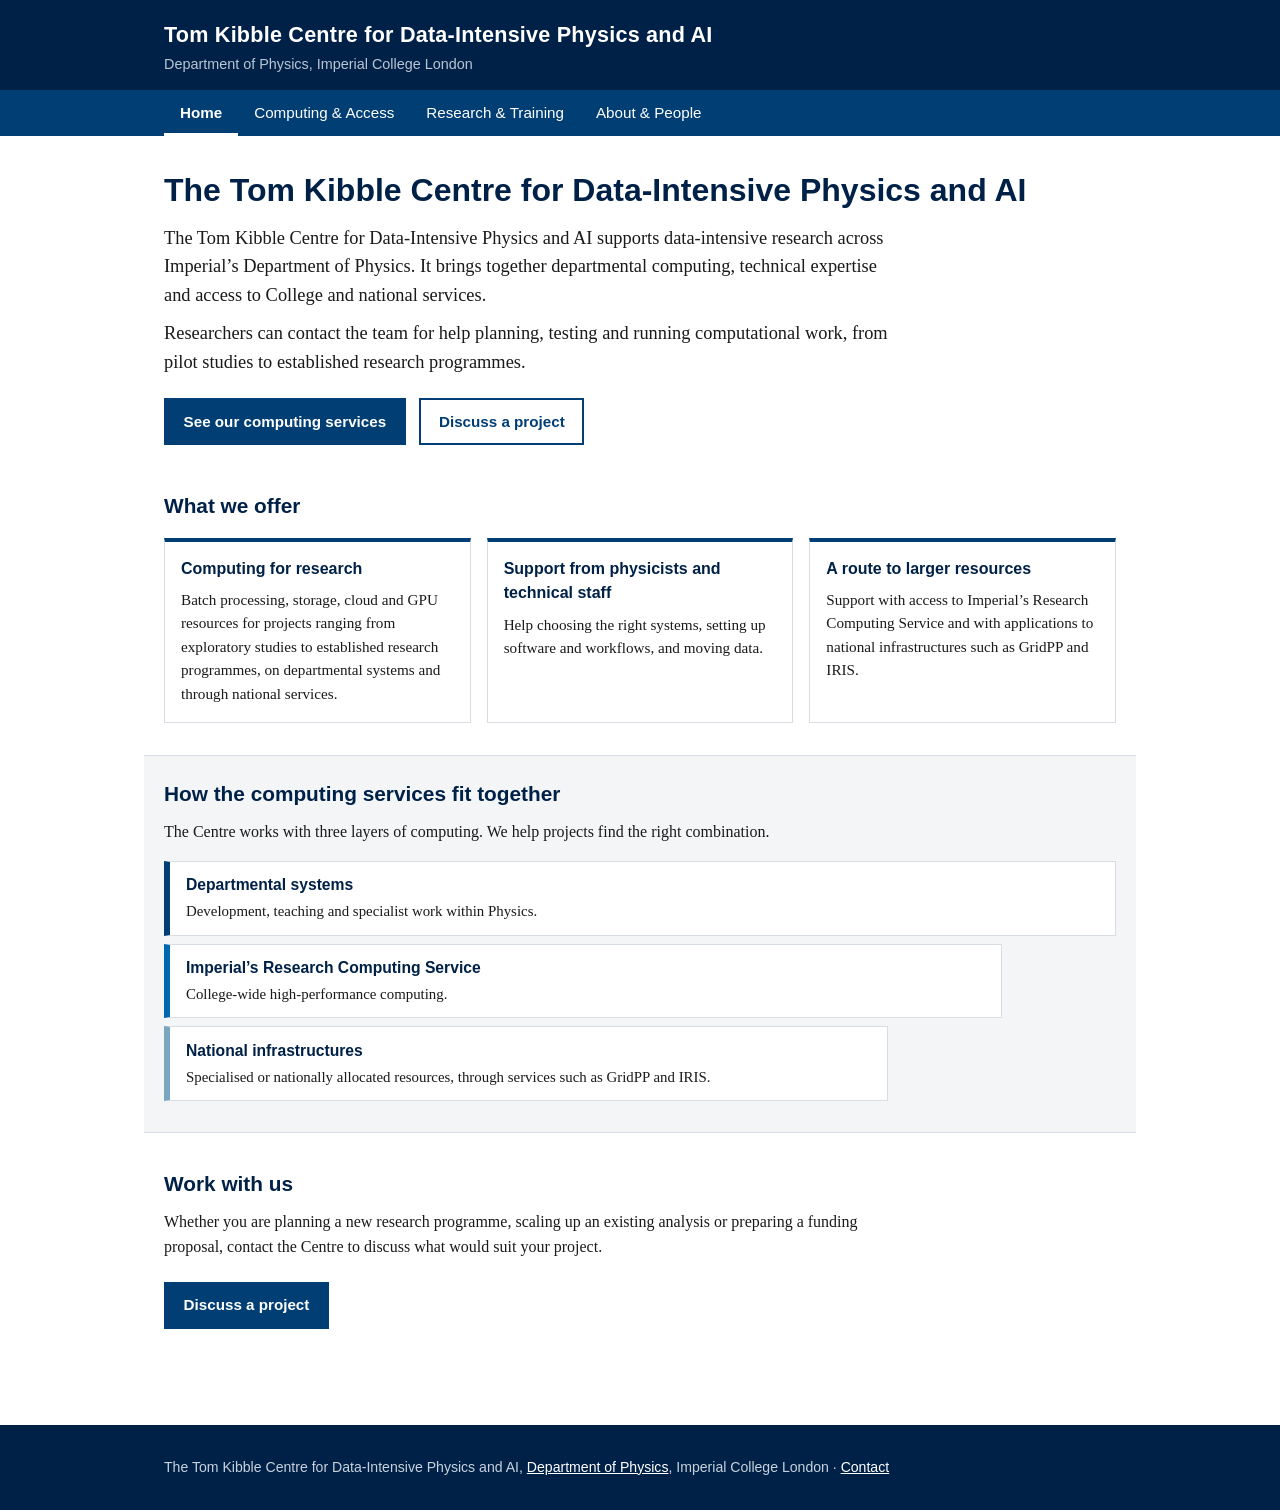
==== tom-kibble-centre-update/index.html @ 30940e6f "Add files via upload add folder with Tom Kibble name as example" ====
<!DOCTYPE html>
<html lang="en-GB">
<head>
<meta charset="utf-8">
<meta name="viewport" content="width=device-width, initial-scale=1">
<meta name="description" content="Computing, expertise and training for data-intensive research across the Department of Physics at Imperial College London.">
<title>The Tom Kibble Centre for Data-Intensive Physics and AI</title>
<link rel="stylesheet" href="styles.css">
</head>
<body>

<a class="skip" href="#main">Skip to main content</a>

<header class="site">
  <div class="site-inner">
    <p class="site-name"><a href="index.html">Tom Kibble Centre for Data-Intensive Physics and AI</a></p>
    <p class="site-sub">Department of Physics, Imperial College London</p>
  </div>
</header>
<nav class="site-nav" aria-label="Main navigation">
  <div class="nav-inner">
    <a href="index.html" aria-current="page">Home</a>
    <a href="computing-access.html">Computing &amp; Access</a>
    <a href="research-training.html">Research &amp; Training</a>
    <a href="about-people.html">About &amp; People</a>
  </div>
</nav>

<main id="main">
  <h1>The Tom Kibble Centre for Data-Intensive Physics and AI</h1>
  <p class="lede">The Tom Kibble Centre for Data-Intensive Physics and AI supports data-intensive research across Imperial&rsquo;s Department of Physics. It brings together departmental computing, technical expertise and access to College and national services.</p>
  <p class="lede">Researchers can contact the team for help planning, testing and running computational work, from pilot studies to established research programmes.</p>

  <div class="actions">
    <a class="btn primary" href="computing-access.html">See our computing services</a>
    <a class="btn secondary" href="about-people.html#contact">Discuss a project</a>
  </div>

  <h2>What we offer</h2>
  <ul class="offers">
    <li>
      <h3>Computing for research</h3>
      <p>Batch processing, storage, cloud and GPU resources for projects ranging from exploratory studies to established research programmes, on departmental systems and through national services.</p>
    </li>
    <li>
      <h3>Support from physicists and technical staff</h3>
      <p>Help choosing the right systems, setting up software and workflows, and moving data.</p>
    </li>
    <li>
      <h3>A route to larger resources</h3>
      <p>Support with access to Imperial&rsquo;s Research Computing Service and with applications to national infrastructures such as GridPP and IRIS.</p>
    </li>
  </ul>

  <div class="band">
    <h2>How the computing services fit together</h2>
    <p>The Centre works with three layers of computing. We help projects find the right combination.</p>
    <div class="layers">
      <div class="layer">
        <h3>Departmental systems</h3>
        <p>Development, teaching and specialist work within Physics.</p>
      </div>
      <div class="layer">
        <h3>Imperial&rsquo;s Research Computing Service</h3>
        <p>College-wide high-performance computing.</p>
      </div>
      <div class="layer">
        <h3>National infrastructures</h3>
        <p>Specialised or nationally allocated resources, through services such as GridPP and IRIS.</p>
      </div>
    </div>
  </div>

  <h2>Work with us</h2>
  <p>Whether you are planning a new research programme, scaling up an existing analysis or preparing a funding proposal, contact the Centre to discuss what would suit your project.</p>
  <div class="actions">
    <a class="btn primary" href="about-people.html#contact">Discuss a project</a>
  </div>
</main>

<footer class="site">
  <div class="foot-inner">
    <p>The Tom Kibble Centre for Data-Intensive Physics and AI, <a href="https://www.imperial.ac.uk/physics">Department of Physics</a>, Imperial College London &middot; <a href="about-people.html#contact">Contact</a></p>
  </div>
</footer>

</body>
</html>
---- tom-kibble-centre-update/styles.css ----
/* Department of Physics computing centre - site stylesheet
   Static, no external dependencies. System font stack so the site
   works identically on any server with no font loading. */

:root {
  --navy: #002147;
  --navy-2: #003e74;
  --ink: #1a1a1a;
  --muted: #5a6672;
  --line: #d8dde3;
  --band: #f3f5f7;
  --accent: #0068b1;
  --placeholder: #8a6d00;
  --placeholder-bg: #fff6d9;
  --max: 62rem;
}

* { box-sizing: border-box; }

html { font-size: 100%; }

body {
  margin: 0;
  font-family: Georgia, 'Times New Roman', serif;
  color: var(--ink);
  line-height: 1.55;
  background: #ffffff;
}

h1, h2, h3, nav, .eyebrow, .btn, footer, .meta {
  font-family: -apple-system, BlinkMacSystemFont, 'Segoe UI', Arial, sans-serif;
}

/* ---------- header ---------- */
header.site {
  background: var(--navy);
  color: #fff;
}
.site-inner {
  max-width: var(--max);
  margin: 0 auto;
  padding: 1.1rem 1.25rem 0.9rem;
}
.site-name {
  font-family: -apple-system, BlinkMacSystemFont, 'Segoe UI', Arial, sans-serif;
  font-size: 1.35rem;
  font-weight: 700;
  letter-spacing: 0.01em;
  margin: 0;
}
.site-name a { color: #fff; text-decoration: none; }
.site-sub {
  margin: 0.15rem 0 0;
  font-size: 0.9rem;
  color: #b9c6d4;
  font-family: -apple-system, BlinkMacSystemFont, 'Segoe UI', Arial, sans-serif;
}
nav.site-nav {
  background: var(--navy-2);
}
.nav-inner {
  max-width: var(--max);
  margin: 0 auto;
  padding: 0 1.25rem;
  display: flex;
  flex-wrap: wrap;
}
nav.site-nav a {
  color: #fff;
  text-decoration: none;
  padding: 0.65rem 1rem 0.55rem;
  font-size: 0.95rem;
  border-bottom: 3px solid transparent;
}
nav.site-nav a:hover { background: rgba(255,255,255,0.08); }
nav.site-nav a[aria-current="page"] {
  border-bottom-color: #fff;
  font-weight: 600;
}
nav.site-nav a:focus-visible,
a:focus-visible, .btn:focus-visible {
  outline: 3px solid #ffbf47;
  outline-offset: 1px;
}

/* ---------- layout ---------- */
main {
  max-width: var(--max);
  margin: 0 auto;
  padding: 2.2rem 1.25rem 3rem;
}
h1 {
  font-size: 2rem;
  line-height: 1.2;
  color: var(--navy);
  margin: 0 0 0.9rem;
}
h2 {
  font-size: 1.3rem;
  color: var(--navy);
  margin: 2.2rem 0 0.6rem;
}
p { margin: 0.6rem 0; max-width: 46rem; }
.lede { font-size: 1.15rem; max-width: 46rem; }
a { color: var(--accent); }

.eyebrow {
  text-transform: uppercase;
  letter-spacing: 0.08em;
  font-size: 0.78rem;
  color: var(--muted);
  margin: 0 0 0.4rem;
}

/* buttons */
.actions { margin: 1.4rem 0 0.4rem; }
.btn {
  display: inline-block;
  padding: 0.6rem 1.1rem;
  margin: 0 0.6rem 0.6rem 0;
  text-decoration: none;
  font-size: 0.95rem;
  font-weight: 600;
  border: 2px solid var(--navy-2);
}
.btn.primary { background: var(--navy-2); color: #fff; }
.btn.primary:hover { background: var(--navy); border-color: var(--navy); }
.btn.secondary { color: var(--navy-2); background: #fff; }
.btn.secondary:hover { background: var(--band); }

/* offer cards */
.offers {
  display: grid;
  grid-template-columns: repeat(3, 1fr);
  gap: 1rem;
  margin: 1rem 0 0;
  padding: 0;
  list-style: none;
}
.offers li {
  border: 1px solid var(--line);
  border-top: 4px solid var(--navy-2);
  padding: 0.9rem 1rem 1rem;
}
.offers h3 {
  margin: 0 0 0.4rem;
  font-size: 1rem;
  color: var(--navy);
}
.offers p { margin: 0; font-size: 0.95rem; }

/* layered-resources signature element */
.layers { margin: 1rem 0 0; }
.layer {
  border: 1px solid var(--line);
  border-left: 6px solid var(--navy-2);
  padding: 0.7rem 1rem;
  margin: 0 auto 0.5rem 0;
  background: #fff;
}
.layer:nth-child(2) { border-left-color: var(--accent); width: 88%; }
.layer:nth-child(3) { border-left-color: #7aa6c2; width: 76%; }
.layer h3 { margin: 0 0 0.2rem; font-size: 0.98rem; color: var(--navy);
  font-family: -apple-system, BlinkMacSystemFont, 'Segoe UI', Arial, sans-serif; }
.layer p { margin: 0; font-size: 0.93rem; }

/* help-with definition blocks */
.help dt {
  font-weight: 700;
  color: var(--navy);
  margin-top: 0.9rem;
  font-family: -apple-system, BlinkMacSystemFont, 'Segoe UI', Arial, sans-serif;
  font-size: 0.98rem;
}
.help dd { margin: 0.15rem 0 0 0; max-width: 46rem; }

/* numbered steps */
ol.steps { counter-reset: step; list-style: none; padding: 0; max-width: 46rem; }
ol.steps li {
  counter-increment: step;
  position: relative;
  padding: 0.35rem 0 0.35rem 2.6rem;
}
ol.steps li::before {
  content: counter(step);
  position: absolute;
  left: 0; top: 0.35rem;
  width: 1.7rem; height: 1.7rem;
  background: var(--navy-2);
  color: #fff;
  font-family: -apple-system, BlinkMacSystemFont, 'Segoe UI', Arial, sans-serif;
  font-weight: 700;
  font-size: 0.9rem;
  display: flex; align-items: center; justify-content: center;
}

/* tables */
table { border-collapse: collapse; width: 100%; margin: 1rem 0; }
th, td {
  border: 1px solid var(--line);
  padding: 0.55rem 0.7rem;
  text-align: left;
  vertical-align: top;
  font-size: 0.95rem;
}
th {
  background: var(--band);
  font-family: -apple-system, BlinkMacSystemFont, 'Segoe UI', Arial, sans-serif;
  color: var(--navy);
}

/* service entries */
.service h3 {
  margin: 1.2rem 0 0.2rem;
  font-size: 1.02rem;
  color: var(--navy);
  font-family: -apple-system, BlinkMacSystemFont, 'Segoe UI', Arial, sans-serif;
}
.service p { margin: 0.15rem 0 0; }

/* case studies */
.case {
  border: 1px solid var(--line);
  padding: 1rem 1.2rem;
  margin: 1rem 0;
  max-width: 46rem;
}
.case h3 { margin: 0 0 0.4rem; color: var(--navy); font-size: 1.05rem; }

/* people */
.people {
  display: grid;
  grid-template-columns: repeat(3, 1fr);
  gap: 1rem;
  padding: 0; margin: 1rem 0 0;
  list-style: none;
}
.people li { border: 1px solid var(--line); padding: 0.9rem 1rem; }
.people h3 { margin: 0; font-size: 1rem; color: var(--navy); }
.people p { margin: 0.2rem 0 0; font-size: 0.9rem; }

/* partners */
.partners { list-style: none; padding: 0; max-width: 46rem; }
.partners li { margin: 0.5rem 0; }
.partners strong { color: var(--navy); }

/* acknowledgement */
blockquote.ack {
  border-left: 4px solid var(--navy-2);
  margin: 1rem 0;
  padding: 0.6rem 1rem;
  background: var(--band);
  font-style: italic;
  max-width: 44rem;
}

/* placeholder marker: visible until replaced */
.ph {
  background: var(--placeholder-bg);
  color: var(--placeholder);
  font-family: -apple-system, BlinkMacSystemFont, 'Segoe UI', Arial, sans-serif;
  font-weight: 700;
  padding: 0 0.2rem;
}

/* band section */
.band {
  background: var(--band);
  border-top: 1px solid var(--line);
  border-bottom: 1px solid var(--line);
  margin: 2rem -1.25rem;
  padding: 1.4rem 1.25rem;
}
.band > :first-child { margin-top: 0; }

/* footer */
footer.site {
  background: var(--navy);
  color: #c7d2dd;
  margin-top: 2rem;
}
.foot-inner {
  max-width: var(--max);
  margin: 0 auto;
  padding: 1.4rem 1.25rem;
  font-size: 0.88rem;
}
footer.site a { color: #fff; }
.reviewed { color: var(--muted); font-size: 0.85rem; margin-top: 2.2rem;
  font-family: -apple-system, BlinkMacSystemFont, 'Segoe UI', Arial, sans-serif; }

/* responsive */
@media (max-width: 44rem) {
  .offers, .people { grid-template-columns: 1fr; }
  .layer:nth-child(2), .layer:nth-child(3) { width: 100%; }
  h1 { font-size: 1.6rem; }
}

@media (prefers-reduced-motion: reduce) {
  * { transition: none !important; }
}


/* skip link */
.skip {
  position: absolute;
  left: -9999px;
  top: 0;
  background: #ffbf47;
  color: #002147;
  font-family: -apple-system, BlinkMacSystemFont, 'Segoe UI', Arial, sans-serif;
  font-weight: 700;
  padding: 0.6rem 1rem;
  z-index: 10;
}
.skip:focus {
  left: 0;
}

/* horizontally scrollable table on narrow screens */
.table-scroll { overflow-x: auto; }
.table-scroll:focus-visible { outline: 3px solid #ffbf47; }
.table-scroll table { min-width: 38rem; }
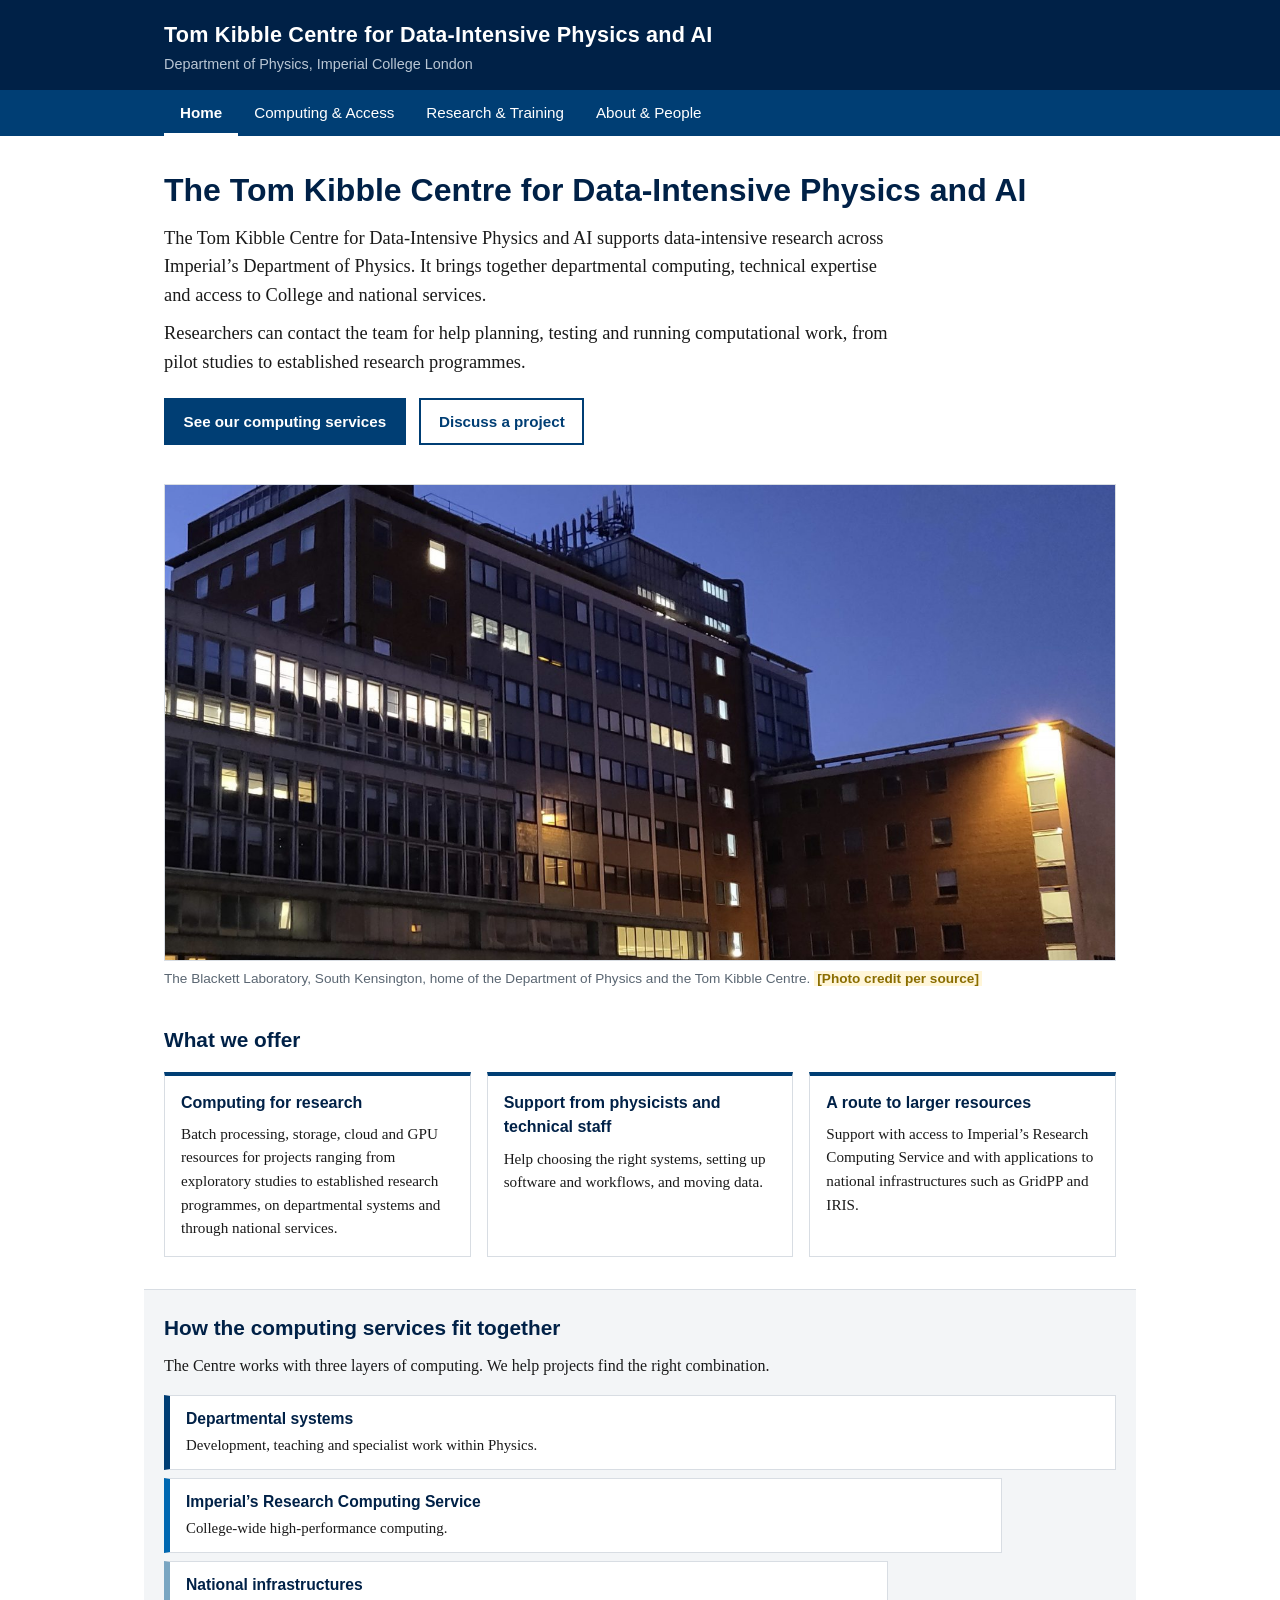
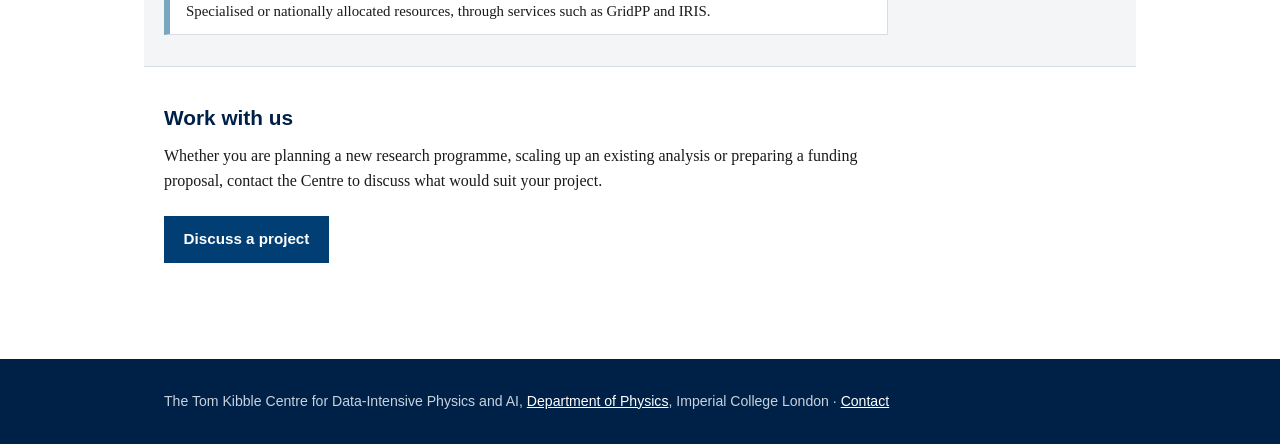
==== commit aa6ea60e: "Add files via upload adding Blackett picture as example" ====
--- a/tom-kibble-centre-update/index.html
+++ b/tom-kibble-centre-update/index.html
@@ -3,6 +3,7 @@
 <head>
 <meta charset="utf-8">
 <meta name="viewport" content="width=device-width, initial-scale=1">
+<meta name="robots" content="noindex, nofollow">
 <meta name="description" content="Computing, expertise and training for data-intensive research across the Department of Physics at Imperial College London.">
 <title>The Tom Kibble Centre for Data-Intensive Physics and AI</title>
 <link rel="stylesheet" href="styles.css">
@@ -35,6 +36,12 @@
     <a class="btn primary" href="computing-access.html">See our computing services</a>
     <a class="btn secondary" href="about-people.html#contact">Discuss a project</a>
   </div>
+
+
+  <figure class="hero-photo">
+    <img src="../assets/blackett-laboratory.jpg" alt="The Blackett Laboratory at dusk, windows lit, at Imperial College London&rsquo;s South Kensington campus">
+    <figcaption>The Blackett Laboratory, South Kensington, home of the Department of Physics and the Tom Kibble Centre. <span class="ph">[Photo credit per source]</span></figcaption>
+  </figure>
 
   <h2>What we offer</h2>
   <ul class="offers">
--- a/tom-kibble-centre-update/styles.css
+++ b/tom-kibble-centre-update/styles.css
@@ -321,3 +321,19 @@
 .table-scroll { overflow-x: auto; }
 .table-scroll:focus-visible { outline: 3px solid #ffbf47; }
 .table-scroll table { min-width: 38rem; }
+
+
+/* home page photograph */
+.hero-photo { margin: 1.8rem 0 0.4rem; }
+.hero-photo img {
+  width: 100%;
+  height: auto;
+  display: block;
+  border: 1px solid var(--line);
+}
+.hero-photo figcaption {
+  font-size: 0.85rem;
+  color: var(--muted);
+  margin-top: 0.45rem;
+  font-family: -apple-system, BlinkMacSystemFont, 'Segoe UI', Arial, sans-serif;
+}
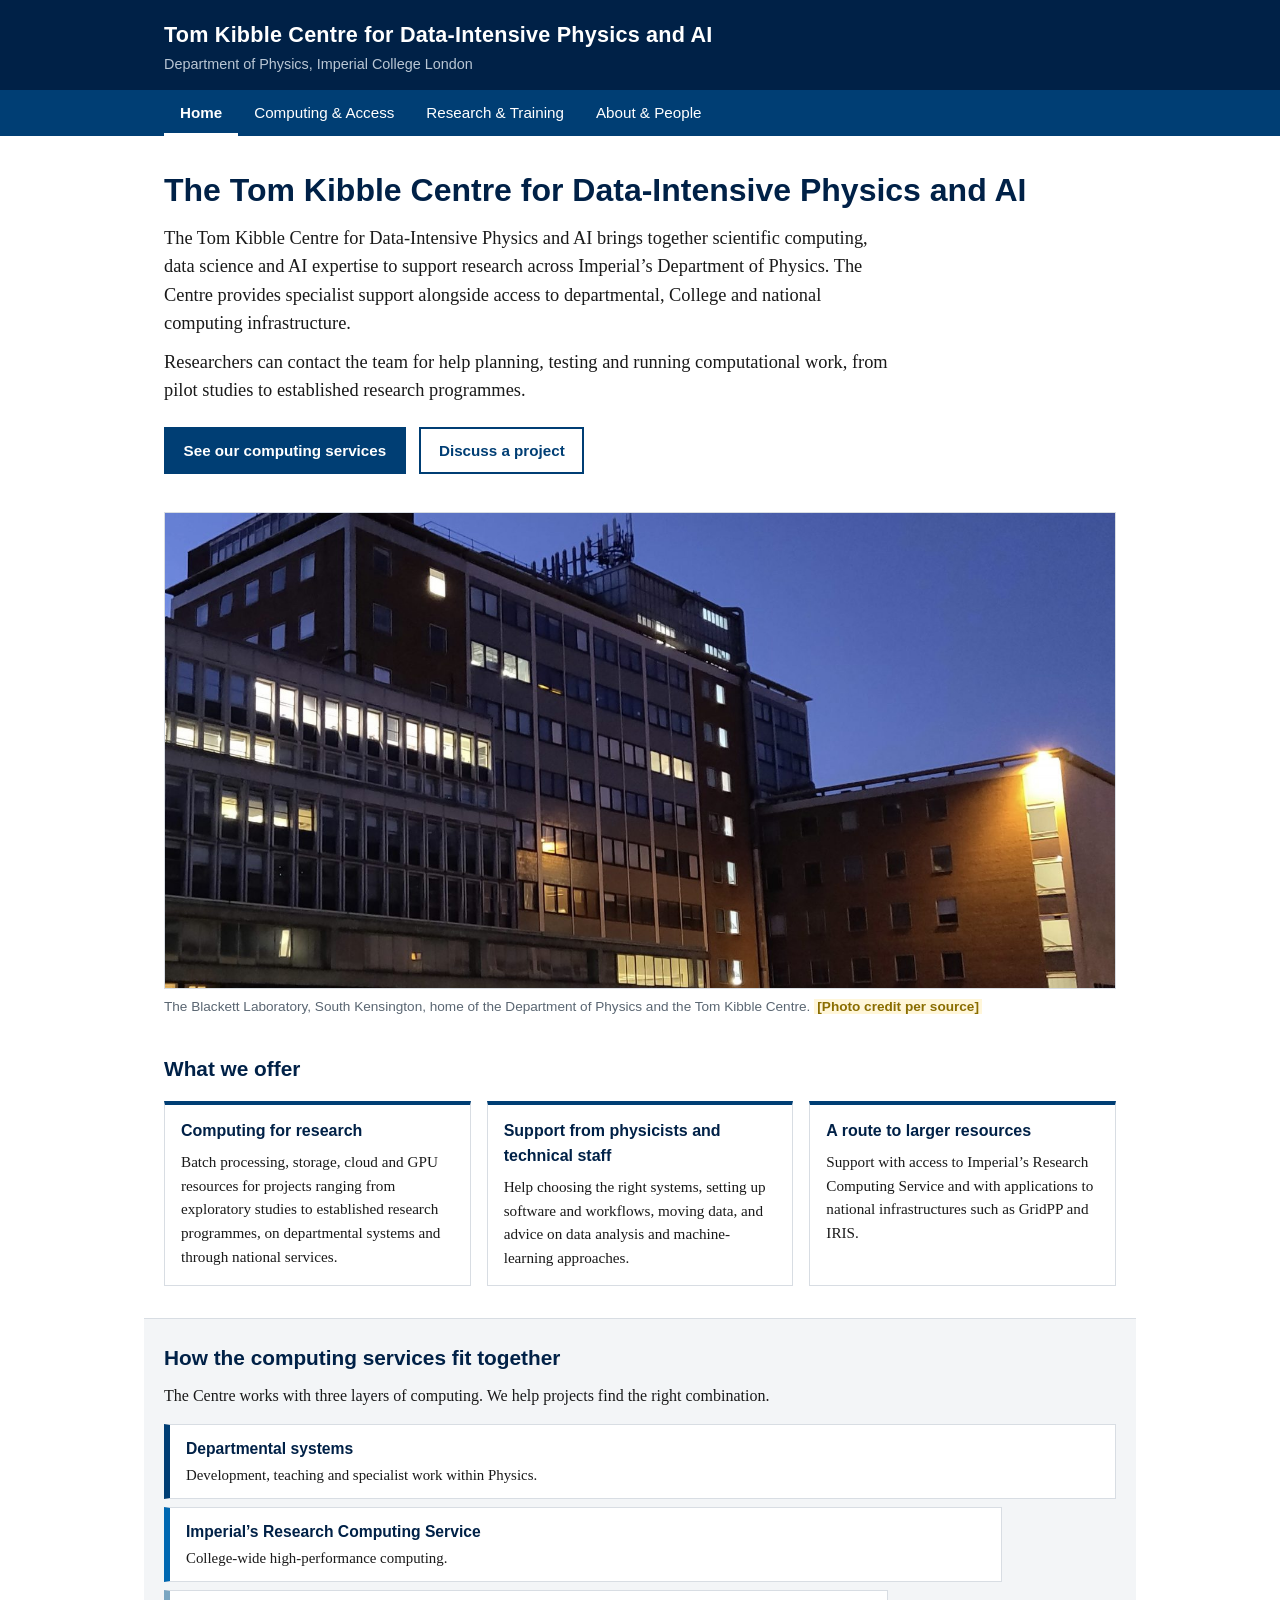
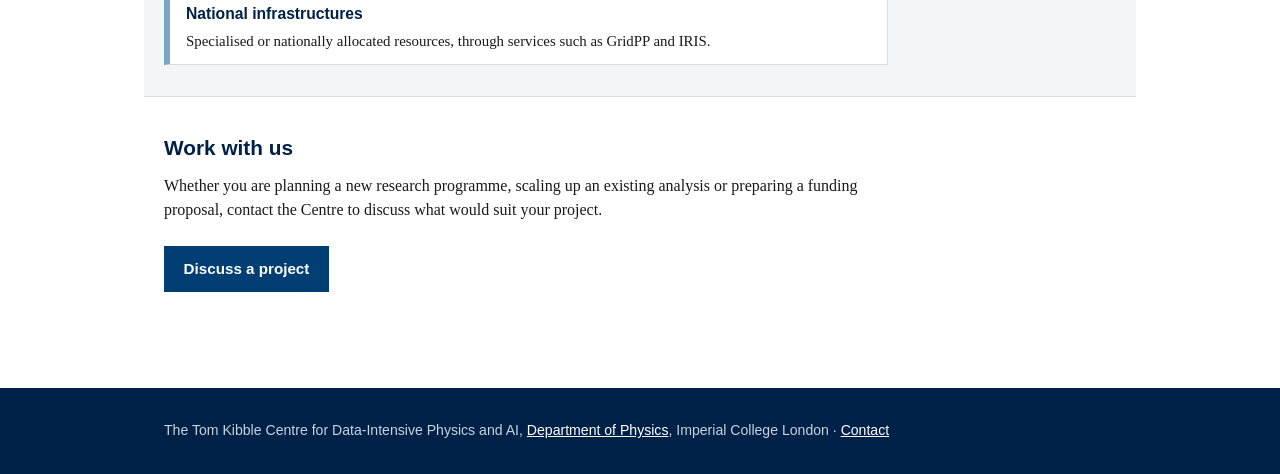
==== commit bd38cb53: "Add files via upload fix Kibble picture size and placment" ====
--- a/tom-kibble-centre-update/index.html
+++ b/tom-kibble-centre-update/index.html
@@ -29,7 +29,7 @@
 
 <main id="main">
   <h1>The Tom Kibble Centre for Data-Intensive Physics and AI</h1>
-  <p class="lede">The Tom Kibble Centre for Data-Intensive Physics and AI supports data-intensive research across Imperial&rsquo;s Department of Physics. It brings together departmental computing, technical expertise and access to College and national services.</p>
+  <p class="lede">The Tom Kibble Centre for Data-Intensive Physics and AI brings together scientific computing, data science and AI expertise to support research across Imperial&rsquo;s Department of Physics. The Centre provides specialist support alongside access to departmental, College and national computing infrastructure.</p>
   <p class="lede">Researchers can contact the team for help planning, testing and running computational work, from pilot studies to established research programmes.</p>
 
   <div class="actions">
@@ -51,7 +51,7 @@
     </li>
     <li>
       <h3>Support from physicists and technical staff</h3>
-      <p>Help choosing the right systems, setting up software and workflows, and moving data.</p>
+      <p>Help choosing the right systems, setting up software and workflows, moving data, and advice on data analysis and machine-learning approaches.</p>
     </li>
     <li>
       <h3>A route to larger resources</h3>
--- a/tom-kibble-centre-update/styles.css
+++ b/tom-kibble-centre-update/styles.css
@@ -337,3 +337,38 @@
   margin-top: 0.45rem;
   font-family: -apple-system, BlinkMacSystemFont, 'Segoe UI', Arial, sans-serif;
 }
+
+
+/* about-page portrait */
+figure.portrait {
+  float: left;
+  width: 220px;
+  margin: 0.3rem 1.4rem 1rem 0;
+}
+figure.portrait img {
+  width: 100%;
+  height: auto;
+  display: block;
+  border: 1px solid var(--line);
+}
+figure.portrait figcaption {
+  font-size: 0.78rem;
+  color: var(--muted);
+  margin-top: 0.4rem;
+  font-family: -apple-system, BlinkMacSystemFont, 'Segoe UI', Arial, sans-serif;
+}
+@media (max-width: 44rem) {
+  figure.portrait { float: none; width: 100%; max-width: 280px; margin: 0 auto 1rem; }
+}
+
+
+/* callout box */
+.callout {
+  border: 1px solid var(--line);
+  border-left: 6px solid var(--accent);
+  background: var(--band);
+  padding: 0.8rem 1.1rem;
+  margin: 1.2rem 0;
+  max-width: 46rem;
+}
+.callout p { margin: 0; }
